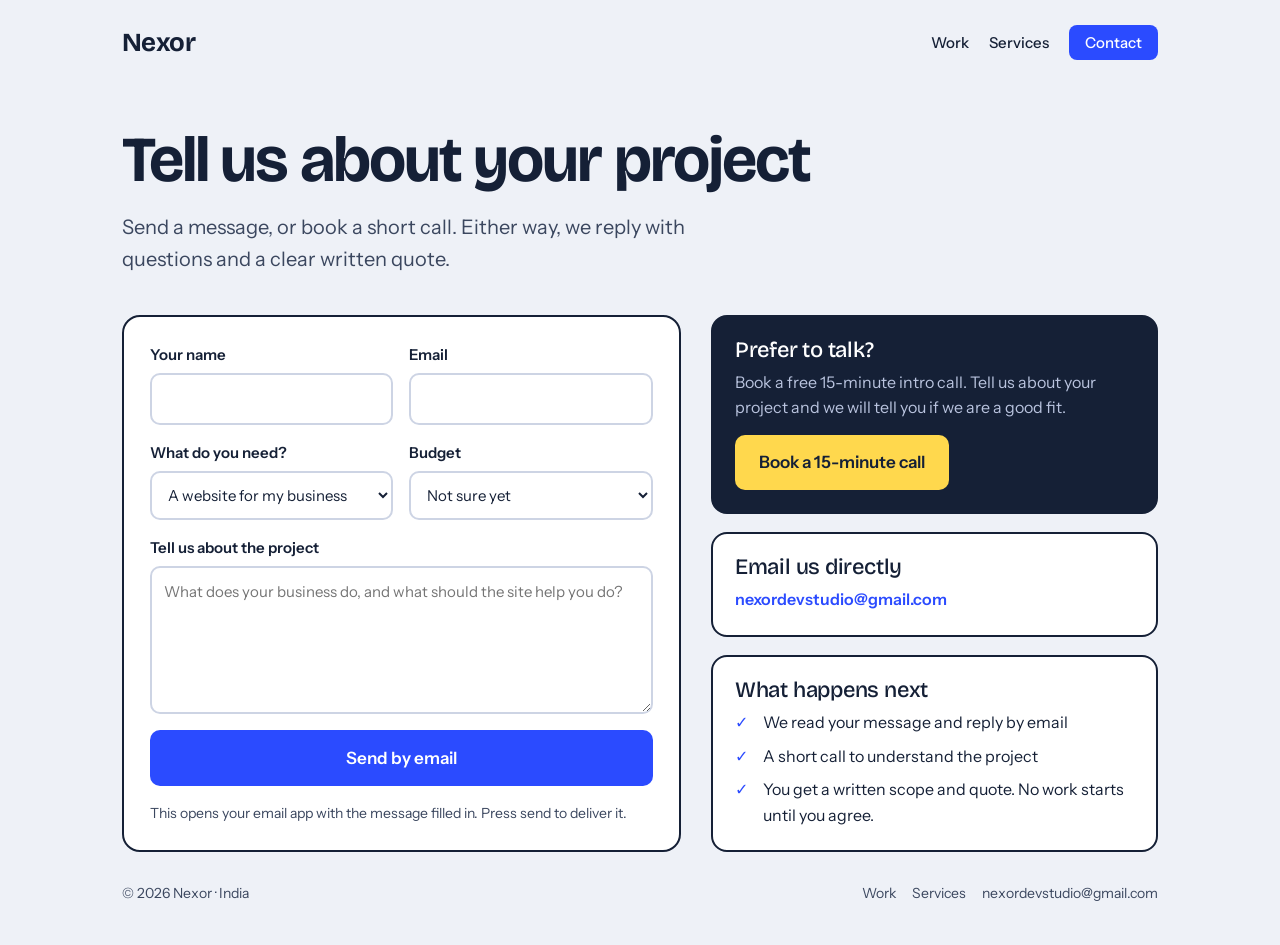
==== contact.html @ 64acfde0 "Multi-page site" ====
<!DOCTYPE html>
<html lang="en">
<head>
<meta charset="utf-8">
<meta name="viewport" content="width=device-width, initial-scale=1">
<title>Contact | Nexor</title>
<meta name="description" content="Start a project with Nexor. Send a message or book a 15-minute call.">
<meta property="og:title" content="Contact | Nexor">
<meta property="og:description" content="Websites that work for you.">
<link rel="preconnect" href="https://fonts.googleapis.com">
<link rel="preconnect" href="https://fonts.gstatic.com" crossorigin>
<link href="https://fonts.googleapis.com/css2?family=Bricolage+Grotesque:opsz,wght@12..96,500;12..96,700&family=Instrument+Sans:wght@400;500;600&display=swap" rel="stylesheet">
<link rel="stylesheet" href="styles.css">
</head>
<body>
<div class="wrap">
  <header><a class="logo" href="index.html">Nexor</a><nav><a href="work.html">Work</a><a href="services.html">Services</a><a href="contact.html" class="pill" aria-current="page">Contact</a></nav></header>
  <main>
<section class="phero"><h1>Tell us about your project</h1><p>Send a message, or book a short call. Either way, we reply with questions and a clear written quote.</p></section>
    <section class="contact-grid" style="border-top:0;padding-top:20px">
      <form id="enq" class="form">
        <label>Your name<input name="n" required autocomplete="name"></label>
        <label>Email<input name="e" type="email" required autocomplete="email"></label>
        <label>What do you need?<select name="t"><option>A website for my business</option><option>A landing page</option><option>An online store</option><option>UI/UX design only</option><option>Not sure yet</option></select></label>
        <label>Budget<select name="b"><option>Not sure yet</option><option>Under ₹20,000</option><option>₹20,000 – ₹50,000</option><option>₹50,000+</option></select></label>
        <label class="full">Tell us about the project<textarea name="m" rows="5" required placeholder="What does your business do, and what should the site help you do?"></textarea></label>
        <button class="btn" type="submit">Send by email</button>
        <p class="note">This opens your email app with the message filled in. Press send to deliver it.</p>
      </form>
      <div class="side">
        <div class="box dark"><h3>Prefer to talk?</h3><p>Book a free 15-minute intro call. Tell us about your project and we will tell you if we are a good fit.</p><a class="btn" href="https://cal.id/nexor" target="_blank" rel="noopener">Book a 15-minute call</a></div>
        <div class="box"><h3>Email us directly</h3><p><a class="more" href="mailto:nexordevstudio@gmail.com">nexordevstudio@gmail.com</a></p></div>
        <div class="box"><h3>What happens next</h3><ul class="tick"><li>We read your message and reply by email</li><li>A short call to understand the project</li><li>You get a written scope and quote. No work starts until you agree.</li></ul></div>
      </div>
    </section>
  </main>
  <footer><span>© 2026 Nexor · India</span><span><a href="work.html">Work</a><a href="services.html">Services</a><a href="mailto:nexordevstudio@gmail.com">nexordevstudio@gmail.com</a></span></footer>
</div>
<script src="app.js"></script>
</body>
</html>
---- styles.css ----
:root{
  --paper:#EEF1F7; --ink:#152036; --muted:#3B475F; --line:#CDD4E4;
  --blue:#2B4BFF; --sun:#FFD84D; --card:#FFFFFF;
  --display:'Bricolage Grotesque','Trebuchet MS',system-ui,sans-serif;
  --body:'Instrument Sans',system-ui,-apple-system,'Segoe UI',sans-serif;
}
*{box-sizing:border-box;margin:0}
html{scroll-behavior:smooth}
body{font-family:var(--body);background:var(--paper);color:var(--ink);line-height:1.6;font-size:17px}
a{color:inherit}
:focus-visible{outline:3px solid var(--blue);outline-offset:3px}
.wrap{max-width:1080px;margin:0 auto;padding:0 22px}
header{display:flex;justify-content:space-between;align-items:center;padding:22px 0}
.logo{font-family:var(--display);font-weight:700;font-size:26px;text-decoration:none;letter-spacing:-.02em}
nav a{margin-left:20px;text-decoration:none;font-weight:500;font-size:15px}
nav a:hover{color:var(--blue)}
h1,h2,h3{font-family:var(--display);line-height:1.05;letter-spacing:-.03em}
h1{font-size:clamp(44px,9vw,88px);font-weight:700}
h2{font-size:clamp(30px,5vw,44px);font-weight:700;margin-bottom:12px}
h3{font-size:22px;font-weight:500;letter-spacing:-.01em}

/* Hero */
.hero{display:grid;gap:40px;padding:36px 0 84px;align-items:center}
@media(min-width:860px){.hero{grid-template-columns:1.15fr 1fr;padding-top:64px}}
.hero p.sub{font-size:20px;color:var(--muted);margin:22px 0 30px;max-width:30ch}
.btn{display:inline-block;background:var(--blue);color:#fff;padding:14px 24px;border-radius:10px;text-decoration:none;font-weight:600}
.btn:hover{background:#1F38D6}
.btn.ghost{background:transparent;color:var(--ink);border:2px solid var(--ink);margin-left:8px}
.btn.ghost:hover{background:var(--ink);color:#fff}

/* Sections */
section{padding:72px 0;border-top:1px solid var(--line)}
.lede{color:var(--muted);max-width:52ch;margin-bottom:34px}
.work{display:grid;gap:22px}
@media(min-width:760px){.work{grid-template-columns:1fr 1fr}}
.proj{background:var(--card);border:2px solid var(--ink);border-radius:16px;padding:26px;display:flex;flex-direction:column;gap:12px}
.proj .place{font-size:14px;color:var(--muted);margin-top:4px}
.proj ul{padding-left:18px;color:var(--muted);font-size:15.5px}
.proj a.view{margin-top:auto;font-weight:600;color:var(--blue)}
.services{display:grid;gap:26px}
@media(min-width:760px){.services{grid-template-columns:repeat(3,1fr)}}
.services p{color:var(--muted);font-size:16px;margin-top:8px}
.services>div{position:relative;overflow:hidden;background:var(--card);border:2px solid var(--ink);border-radius:14px;padding:26px 22px 22px;transition:transform .3s cubic-bezier(.2,.8,.2,1),box-shadow .3s ease}
.services>div::before{content:"";position:absolute;left:0;top:0;width:100%;height:6px;background:var(--sun)}
ol.steps{list-style:none;padding:0;display:grid;gap:14px;counter-reset:s}
ol.steps li{counter-increment:s;display:grid;grid-template-columns:36px 1fr;gap:18px;align-items:start}
ol.steps li::before{content:counter(s);font-family:var(--display);font-weight:700;background:var(--ink);color:#fff;width:36px;height:36px;border-radius:50%;display:grid;place-items:center}
ol.steps strong{display:block}
ol.steps span{color:var(--muted);font-size:15.5px}
.contact{background:var(--ink);color:#fff;border-radius:22px;padding:44px 26px;margin:20px 0 60px;border:0}
.contact h2{color:#fff}.contact p{color:#B9C3DE;margin-bottom:24px;max-width:46ch}
.contact .btn{background:var(--sun);color:var(--ink)}
.contact .btn.ghost{background:transparent;color:#fff;border-color:#fff}
.contact .btn.ghost:hover{background:#fff;color:var(--ink)}
footer{padding:0 0 40px;color:var(--muted);font-size:14px;display:flex;justify-content:space-between;flex-wrap:wrap;gap:8px}
@media(prefers-reduced-motion:reduce){*{animation:none!important;scroll-behavior:auto!important}}

/* Hero visual: design + code layers, pure CSS 3D */
.stage{position:relative;height:clamp(290px,62vw,400px);display:grid;place-items:center}
.float{position:relative;width:min(100%,400px);perspective:1000px;animation:fl 7s ease-in-out infinite}
@keyframes fl{50%{transform:translateY(-8px)}}
.rig{position:relative;aspect-ratio:1/.82;font-size:clamp(11px,3.2vw,14px);transform-style:preserve-3d;transform:rotateX(var(--rx,0deg)) rotateY(var(--ry,0deg));transition:transform .3s ease-out}
.layer{position:absolute;border-radius:1em;transition:transform .7s cubic-bezier(.2,.8,.2,1)}
.code{right:0;top:0;width:84%;height:70%;background:var(--ink);color:#C9D4FF;transform:translateZ(-30px);box-shadow:0 2.2em 3em -1.4em rgba(21,32,54,.5),0 .4em 1em rgba(21,32,54,.2)}
.c-bar{display:flex;gap:.4em;padding:.9em 1.1em}
.c-bar i{width:.65em;height:.65em;border-radius:50%;background:#3B4A6B}
.code pre{font:.92em/1.7 ui-monospace,Menlo,Consolas,monospace;padding:0 1.1em;white-space:pre}
.code .k{color:#FFD84D}.code .a{color:#9DB2FF}.code .v{color:#8FE3B4}
.design{left:0;bottom:0;width:56%;height:62%;background:#fff;border:1px solid var(--line);padding:.9em;transform:translateZ(36px);box-shadow:0 2.4em 3em -1.2em rgba(21,32,54,.4),0 .4em 1em rgba(21,32,54,.15)}
.d-top{display:flex;align-items:center;gap:.4em;margin-bottom:.7em}
.d-top i{width:.9em;height:.9em;border-radius:50%;background:var(--blue)}
.d-top b{height:.5em;width:3em;border-radius:1em;background:var(--line)}.d-top b.s{width:2em}
.d-title{font-family:var(--display);font-weight:700;font-size:1.5em;line-height:1;margin-bottom:.6em}
.d-row{display:flex;gap:.5em;align-items:center;margin-bottom:.5em}
.d-row u{width:2.2em;height:2.2em;border-radius:.5em;background:#DCE3FF;flex:none}
.d-row s{height:.5em;flex:1;border-radius:1em;background:var(--line)}
.d-btn{background:var(--blue);color:#fff;border-radius:.6em;text-align:center;font-weight:600;font-size:.95em;padding:.6em .3em;margin-top:.7em}
.stage.merge .code{transform:translate3d(-.9em,.9em,-12px)}
.stage.merge .design{transform:translate3d(.9em,-.6em,20px)}
.ground{position:absolute;left:10%;right:10%;bottom:-5%;height:7%;background:radial-gradient(ellipse at center,rgba(21,32,54,.32),transparent 70%);filter:blur(6px);transform:translateX(var(--gx,0px));transition:transform .3s ease-out}
html{-webkit-text-size-adjust:100%}
a,button{-webkit-tap-highlight-color:transparent}
@media(max-width:560px){
 body{font-size:16px}
 .wrap{padding:0 18px}
 nav a{margin-left:14px;font-size:14px}
 nav a.pill{padding:8px 14px}
 .hero{padding:12px 0 40px;gap:8px}
 .hero p.sub{font-size:18px;margin:16px 0 22px}
 .btn{display:block;text-align:center;margin:0 0 12px}
 .btn.ghost{margin-left:0}
 section{padding:48px 0}
 .proj{padding:20px}
 .contact{padding:32px 20px;margin-bottom:40px}
 footer{flex-direction:column}
}
@media(prefers-reduced-motion:reduce){.rig,.layer,.ground{transition:none}}

.proj{box-shadow:0 1px 2px rgba(21,32,54,.06);transition:transform .25s cubic-bezier(.2,.8,.2,1),box-shadow .3s ease}
@media(hover:hover) and (prefers-reduced-motion:no-preference){
 .proj:hover{transform:perspective(900px) rotateX(var(--tx,0deg)) rotateY(var(--ty,0deg)) translateY(-4px);box-shadow:0 22px 34px -16px rgba(21,32,54,.4)}
 .services>div:hover{transform:translateY(-4px);box-shadow:0 18px 28px -14px rgba(21,32,54,.35)}
}

nav a.pill{background:var(--ink);color:#fff;padding:8px 16px;border-radius:8px}
nav a.pill:hover{background:var(--blue);color:#fff}
nav a[aria-current]{color:var(--blue)}nav a.pill[aria-current]{color:#fff;background:var(--blue)}
.phero{border-top:0;padding:40px 0 20px}
.phero h1{font-size:clamp(36px,6.5vw,64px);max-width:18ch}
.phero p{font-size:20px;color:var(--muted);max-width:50ch;margin-top:18px}
.more{font-weight:600;color:var(--blue);text-decoration:none}.more:hover{text-decoration:underline}
.points{display:grid;gap:22px}
@media(min-width:760px){.points{grid-template-columns:repeat(4,1fr)}}
.points h3{font-size:19px;margin-bottom:6px}.points p{color:var(--muted);font-size:15.5px}
.points>div{padding-top:14px;border-top:3px solid var(--ink)}
.steps.row{grid-template-columns:1fr}
@media(min-width:860px){.steps.row{grid-template-columns:repeat(4,1fr);gap:24px}.steps.row li{grid-template-columns:1fr}.steps.row li::before{margin-bottom:10px}}
.band{background:var(--ink);color:#fff;border-radius:22px;padding:48px 28px;margin:30px 0 60px;border-top:0}
.band h2{color:#fff}.band p{color:#B9C3DE;margin-bottom:24px;max-width:50ch}
.band .btn{background:var(--sun);color:var(--ink)}
.band .btn.ghost{background:transparent;color:#fff;border-color:#fff}.band .btn.ghost:hover{background:#fff;color:var(--ink)}
.cols{display:grid;gap:22px}@media(min-width:760px){.cols{grid-template-columns:1fr 1fr}}
.cols h4{font-family:var(--display);font-size:17px;margin-bottom:6px}
.proj p{color:var(--muted);font-size:15.5px}
.stack{display:grid;gap:24px}
.svc{display:grid;gap:18px;padding:34px 0;border-top:1px solid var(--line)}
@media(min-width:860px){.svc{grid-template-columns:1fr 1.3fr;gap:48px}}
.svc p{color:var(--muted)}
.tick{list-style:none;padding:0;display:grid;gap:8px}
.tick li{padding-left:28px;position:relative;font-size:16px}
.tick li::before{content:"✓";position:absolute;left:0;color:var(--blue);font-weight:700}
details{background:var(--card);border:2px solid var(--ink);border-radius:12px;padding:16px 18px;margin-bottom:12px}
summary{font-weight:600;cursor:pointer}details p{color:var(--muted);margin-top:10px;font-size:16px}
.contact-grid{display:grid;gap:30px;padding-bottom:30px}
@media(min-width:900px){.contact-grid{grid-template-columns:1.25fr 1fr}}
.form{display:grid;gap:16px;background:var(--card);border:2px solid var(--ink);border-radius:18px;padding:26px}
@media(min-width:620px){.form{grid-template-columns:1fr 1fr}.form .full,.form .btn,.form .note{grid-column:1/-1}}
.form label{display:grid;gap:6px;font-weight:600;font-size:15px}
.form input,.form select,.form textarea{font:inherit;font-weight:400;padding:12px;border:2px solid var(--line);border-radius:10px;background:#fff;color:var(--ink);width:100%}
.form input:focus,.form select:focus,.form textarea:focus{border-color:var(--blue);outline:none}
.form .btn{border:0;cursor:pointer;font:inherit;font-weight:600}
.note{font-size:14px;color:var(--muted)}
.side{display:grid;gap:18px;align-content:start}
.side .box{background:var(--card);border:2px solid var(--ink);border-radius:16px;padding:22px}
.side .box.dark{background:var(--ink);color:#fff}.side .box.dark p{color:#B9C3DE}
.side h3{margin-bottom:8px}.side p{color:var(--muted);font-size:16px}
.side .btn{margin-top:14px}.side .box.dark .btn{background:var(--sun);color:var(--ink)}
footer a{text-decoration:none;margin-left:16px}footer a:hover{color:var(--blue)}
@media(max-width:560px){.band{padding:34px 20px}.phero p{font-size:18px}}
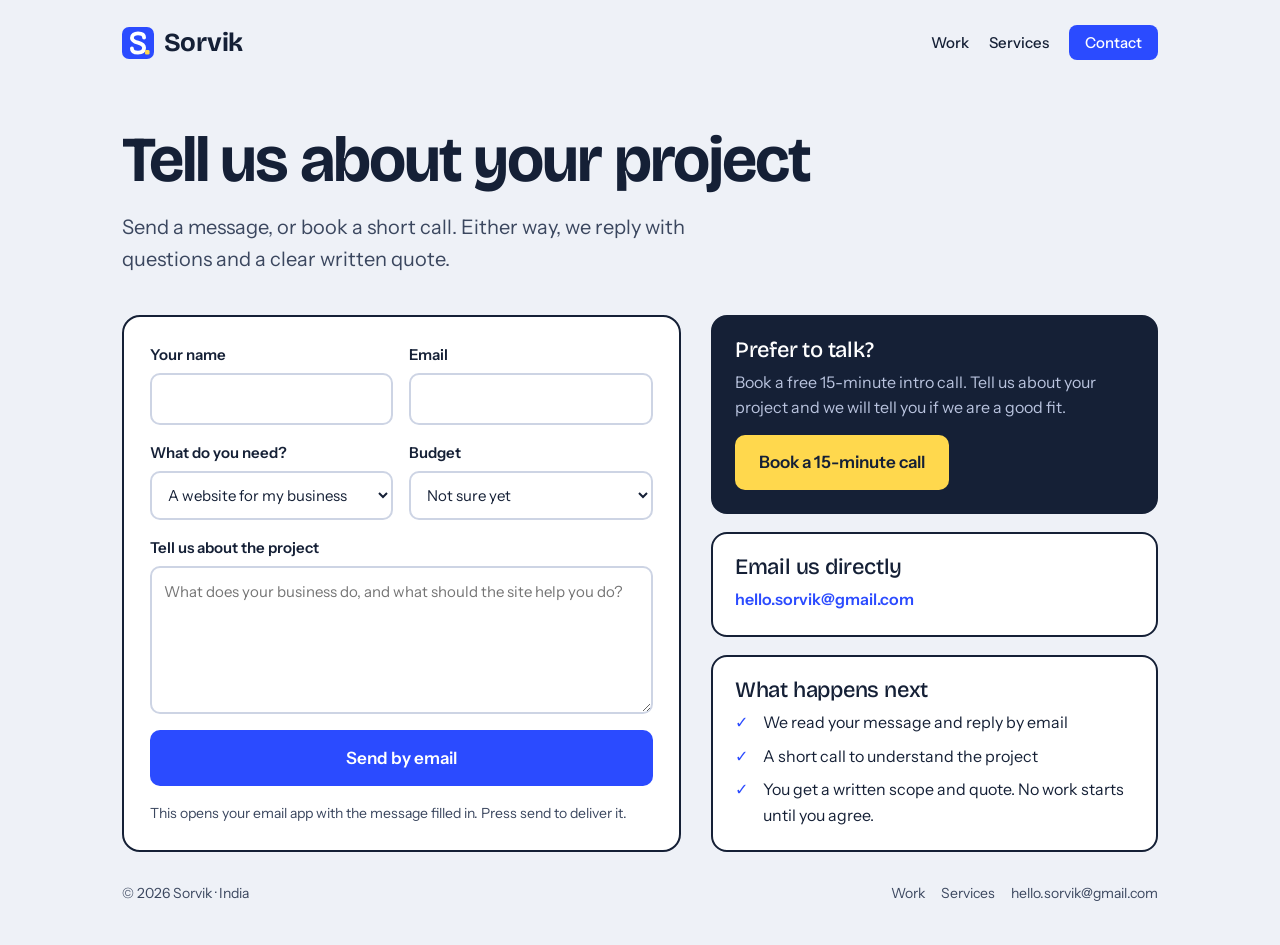
==== commit e879c34c: "Rename to Sorvik" ====
--- a/contact.html
+++ b/contact.html
@@ -3,18 +3,19 @@
 <head>
 <meta charset="utf-8">
 <meta name="viewport" content="width=device-width, initial-scale=1">
-<title>Contact | Nexor</title>
-<meta name="description" content="Start a project with Nexor. Send a message or book a 15-minute call.">
-<meta property="og:title" content="Contact | Nexor">
+<title>Contact | Sorvik</title>
+<meta name="description" content="Start a project with Sorvik. Send a message or book a 15-minute call.">
+<meta property="og:title" content="Contact | Sorvik">
 <meta property="og:description" content="Websites that work for you.">
 <link rel="preconnect" href="https://fonts.googleapis.com">
 <link rel="preconnect" href="https://fonts.gstatic.com" crossorigin>
 <link href="https://fonts.googleapis.com/css2?family=Bricolage+Grotesque:opsz,wght@12..96,500;12..96,700&family=Instrument+Sans:wght@400;500;600&display=swap" rel="stylesheet">
+<link rel="icon" href="favicon.svg" type="image/svg+xml">
 <link rel="stylesheet" href="styles.css">
 </head>
 <body>
 <div class="wrap">
-  <header><a class="logo" href="index.html">Nexor</a><nav><a href="work.html">Work</a><a href="services.html">Services</a><a href="contact.html" class="pill" aria-current="page">Contact</a></nav></header>
+  <header><a class="logo" href="index.html"><img src="logo.svg" alt="" width="32" height="32">Sorvik</a><nav><a href="work.html">Work</a><a href="services.html">Services</a><a href="contact.html" class="pill" aria-current="page">Contact</a></nav></header>
   <main>
 <section class="phero"><h1>Tell us about your project</h1><p>Send a message, or book a short call. Either way, we reply with questions and a clear written quote.</p></section>
     <section class="contact-grid" style="border-top:0;padding-top:20px">
@@ -28,13 +29,13 @@
         <p class="note">This opens your email app with the message filled in. Press send to deliver it.</p>
       </form>
       <div class="side">
-        <div class="box dark"><h3>Prefer to talk?</h3><p>Book a free 15-minute intro call. Tell us about your project and we will tell you if we are a good fit.</p><a class="btn" href="https://cal.id/nexor" target="_blank" rel="noopener">Book a 15-minute call</a></div>
-        <div class="box"><h3>Email us directly</h3><p><a class="more" href="mailto:nexordevstudio@gmail.com">nexordevstudio@gmail.com</a></p></div>
+        <div class="box dark"><h3>Prefer to talk?</h3><p>Book a free 15-minute intro call. Tell us about your project and we will tell you if we are a good fit.</p><a class="btn" href="https://cal.id/sorvik/project-brief?duration=15" target="_blank" rel="noopener">Book a 15-minute call</a></div>
+        <div class="box"><h3>Email us directly</h3><p><a class="more" href="mailto:hello.sorvik@gmail.com">hello.sorvik@gmail.com</a></p></div>
         <div class="box"><h3>What happens next</h3><ul class="tick"><li>We read your message and reply by email</li><li>A short call to understand the project</li><li>You get a written scope and quote. No work starts until you agree.</li></ul></div>
       </div>
     </section>
   </main>
-  <footer><span>© 2026 Nexor · India</span><span><a href="work.html">Work</a><a href="services.html">Services</a><a href="mailto:nexordevstudio@gmail.com">nexordevstudio@gmail.com</a></span></footer>
+  <footer><span>© 2026 Sorvik · India</span><span><a href="work.html">Work</a><a href="services.html">Services</a><a href="mailto:hello.sorvik@gmail.com">hello.sorvik@gmail.com</a></span></footer>
 </div>
 <script src="app.js"></script>
 </body>
--- a/styles.css
+++ b/styles.css
@@ -12,7 +12,7 @@
 :focus-visible{outline:3px solid var(--blue);outline-offset:3px}
 .wrap{max-width:1080px;margin:0 auto;padding:0 22px}
 header{display:flex;justify-content:space-between;align-items:center;padding:22px 0}
-.logo{font-family:var(--display);font-weight:700;font-size:26px;text-decoration:none;letter-spacing:-.02em}
+.logo{display:inline-flex;align-items:center;gap:10px;font-family:var(--display);font-weight:700;font-size:26px;text-decoration:none;letter-spacing:-.02em}
 nav a{margin-left:20px;text-decoration:none;font-weight:500;font-size:15px}
 nav a:hover{color:var(--blue)}
 h1,h2,h3{font-family:var(--display);line-height:1.05;letter-spacing:-.03em}
